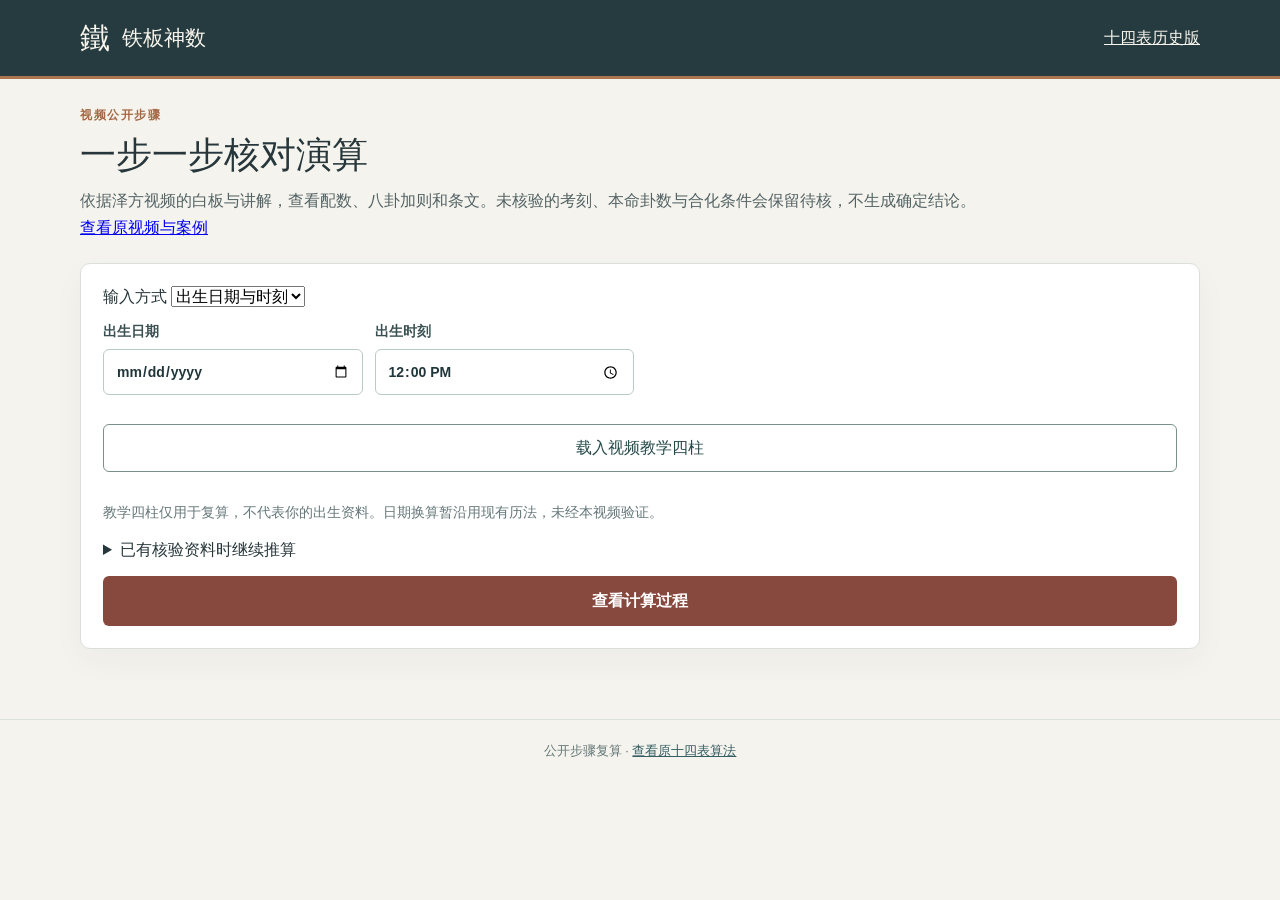
==== templates/video.html @ 2fb5f615 "feat: add source-traced video calculation workflow and edition checks" ====
<!doctype html><html lang="zh-CN"><head><meta charset="utf-8"><meta name="viewport" content="width=device-width,initial-scale=1"><title>铁板神数 · 视频演算复核</title><link rel="stylesheet" href="/static/css/style.css"></head><body>
<header><div class="shell top"><a class="brand" href="/">鐵 <span>铁板神数</span></a><a href="/legacy" style="color:inherit">十四表历史版</a></div></header><main class="shell">
<div class="heading"><div class="eyebrow">视频公开步骤</div><h1>一步一步核对演算</h1><p>依据泽方视频的白板与讲解，查看配数、八卦加则和条文。未核验的考刻、本命卦数与合化条件会保留待核，不生成确定结论。</p><p><a href="https://www.youtube.com/watch?v=o3mkGBcPkrI" rel="noreferrer">查看原视频与案例</a></p></div>
<form id="video-form" class="panel form"><label>输入方式 <select id="input-mode"><option value="date">出生日期与时刻</option><option value="pillars">直接填写四柱</option></select></label>
<div id="date-inputs" class="form-grid"><label>出生日期<input id="video-date" type="date"></label><label>出生时刻<input id="video-time" type="time" value="12:00"></label></div>
<div id="pillar-inputs" class="form-grid" hidden><label>年柱<input id="year" maxlength="2" placeholder="如乙巳"></label><label>月柱<input id="month" maxlength="2" placeholder="如辛巳"></label><label>日柱<input id="day" maxlength="2" placeholder="如甲申"></label><label>时柱<input id="time" maxlength="2" placeholder="如丙子"></label></div>
<button id="video-example" type="button" class="secondary">载入视频教学四柱</button><p class="hint">教学四柱仅用于复算，不代表你的出生资料。日期换算暂沿用现有历法，未经本视频验证。</p>
<details><summary>已有核验资料时继续推算</summary><div class="form-grid"><label>已核验的四位基数<input id="confirmed-number" type="number" min="1001" max="9999" placeholder="可留空"></label><label>本命卦数<input id="benming-number" type="number" min="1" max="13000" placeholder="来源不明请留空"></label><label>已排定的运柱<input id="fortune-pillar" maxlength="2" placeholder="如壬午，可留空"></label></div><label><input id="number-confirmed" type="checkbox">基数已根据已知事实核验，并非自动选中的候选</label><p class="hint">本命卦数不自动等同于考刻基数；运柱仅复算未合化分支，不自动排大运或判定合化。</p></details>
<button id="video-run" class="primary">查看计算过程</button><p id="video-error" class="error" role="alert" hidden></p></form>
<section id="video-result" hidden><h2>演算记录</h2><div id="video-summary" class="panel part"></div><section class="panel part"><h3>需要先核实的版本差异</h3><div id="video-conflicts"></div></section><section class="panel part"><h3>四柱八条 · 两种取数</h3><p class="hint">四柱各取八卦加则数、干支化数，合计八条；共享条文库尚未固定为视频底本。</p><div id="video-articles" class="quarter-grid"></div></section><section class="panel part"><h3>考刻候选</h3><p class="hint">初定刻只是起点，需要事实验条；不会据此声称反推出真实出生分钟。</p><div id="video-candidates"></div></section><section class="panel part"><h3>继续推算与尚缺依据</h3><div id="video-next"></div></section></section>
</main><footer>公开步骤复算 · <a href="/legacy">查看原十四表算法</a></footer><script src="/static/js/video.js" defer></script></body></html>
---- static/css/style.css ----
:root{font-family:ui-sans-serif,-apple-system,BlinkMacSystemFont,"PingFang SC","Microsoft YaHei",sans-serif;color:#26363a;background:#f5f3ed;font-size:16px}*{box-sizing:border-box}body{margin:0}button,input,select{font:inherit}button{cursor:pointer}header{background:#263b3f;color:#f8f5ed;border-bottom:3px solid #ac744f}.shell{max-width:1160px;margin:auto;padding:0 20px}.top{height:76px;display:flex;align-items:center;justify-content:space-between;gap:15px}.brand{color:inherit;text-decoration:none;font:30px Georgia,serif;display:flex;align-items:center;gap:12px}.brand span{font-size:21px}.edition{font-size:13px;color:#dfd5c4}main{padding-top:28px!important;padding-bottom:70px!important}.heading{margin:0 0 22px}.heading h1{font:36px Georgia,serif;margin:7px 0}.heading p{line-height:1.7;color:#536365;margin:0}.eyebrow{font-size:12px;letter-spacing:.13em;color:#a56845;font-weight:700}.panel{background:#fff;border:1px solid #dadfdc;border-radius:10px;box-shadow:0 12px 32px #253b3f0a}.form{padding:22px;display:grid;gap:15px}.form fieldset{border:0;padding:0;margin:0;display:flex;gap:14px;align-items:center}.form legend{font-weight:700;margin:0 0 10px}.form fieldset label{min-height:44px;display:inline-flex;align-items:center;gap:8px;border:1px solid #d1d9d6;border-radius:6px;padding:7px 16px;cursor:pointer}.form-grid{display:grid;grid-template-columns:repeat(4,minmax(0,1fr));gap:12px}.form-grid label{display:grid;gap:8px;min-width:0;font-weight:600;color:#3b5052;font-size:14px}.form-grid input,.form-grid select,#age-range{width:100%;height:46px;min-width:0;border:1px solid #bacbc6;background:#fff;color:#21363a;border-radius:6px;padding:0 12px}.hint{font-size:14px;line-height:1.7;color:#667779;margin:0}.known summary{cursor:pointer;color:#315760;min-height:44px;padding:12px 0}.known .form-grid{grid-template-columns:repeat(5,minmax(0,1fr));padding-top:7px}.primary{border:0;color:white;background:#87483d;border-radius:6px;padding:0 24px;min-height:50px;font-weight:700}.primary:hover{background:#6d372f}.primary:disabled{opacity:.6}.error{color:#a23028;margin:0}.report-heading{margin:34px 0 13px;display:flex;align-items:center;justify-content:space-between;gap:12px}.report-heading h2{font:30px Georgia,serif;margin:3px 0}.report-heading button{border:1px solid #c4d2ce;background:#fff;border-radius:6px;padding:10px 16px;min-height:44px}.overview{display:grid;grid-template-columns:repeat(2,minmax(0,1fr));gap:14px}.summary{padding:22px;min-width:0}.summary h3{font:24px Georgia,serif;margin:10px 0}.summary p{line-height:1.6;overflow-wrap:anywhere;margin:7px 0}.metrics{display:grid;grid-template-columns:repeat(2,minmax(0,1fr));gap:12px}.metrics>div,.kin-grid>div{border-bottom:1px solid #e5eae8;padding:8px 0;min-width:0}.metrics small,.kin-grid small{display:block;font-size:13px;color:#627575}.metrics strong,.kin-grid strong{display:block;font-size:18px;color:#2b4f53;overflow-wrap:anywhere;margin-top:4px}.summary details{margin-top:15px;overflow-wrap:anywhere}.part{padding:22px;margin-top:16px;min-width:0}.part h3{font:25px Georgia,serif;margin:0 0 15px}.destiny-card,.year-card{border:1px solid #d9e3df;border-radius:8px;padding:15px;margin:10px 0;min-width:0}.destiny-card>div,.year-top{display:flex;justify-content:space-between;gap:12px;align-items:center}.destiny-card small,.year-top small{color:#8c5145;font-size:13px}.destiny-card strong{color:#8c5145}.destiny-card p,.year-card p{line-height:1.75;margin:10px 0;color:#334549}.destiny-card details,.year-card details{color:#516c6c;font-size:14px}.section-top{display:flex;justify-content:space-between;align-items:center;gap:16px}.section-top select{max-width:170px}.annual{display:grid;grid-template-columns:repeat(2,minmax(0,1fr));gap:10px}.year-card{margin:0}.year-top{align-items:start}.year-top strong{color:#29474c}.year-card dl,.nested{margin:12px 0 0;padding:0}.year-card dl>div,.nested>div{display:grid;grid-template-columns:150px minmax(0,1fr);gap:8px;padding:6px 0;border-top:1px solid #e9eeed}.year-card dt,.nested dt{font-weight:600;color:#475f62}.year-card dd,.nested dd{margin:0;overflow-wrap:anywhere}.kin-grid{display:grid;grid-template-columns:repeat(3,minmax(0,1fr));gap:9px}.expand{border-top:1px solid #e1e8e5;padding:12px 0;min-width:0}.expand summary{cursor:pointer;min-height:30px;color:#315962;font-weight:600}.expand .nested{font-size:14px;line-height:1.6;overflow-wrap:anywhere}.nested ol,.nested ul{margin:3px 0;padding-left:23px}.nested li{padding:4px 0}.nested>div{grid-template-columns:165px minmax(0,1fr)}.disclaimer{color:#667879;font-size:14px;line-height:1.6;margin:22px 0}footer{text-align:center;padding:22px;color:#667879;border-top:1px solid #dce3df;font-size:13px}footer a{color:#345e63}summary{cursor:pointer}#report{scroll-margin-top:18px}[hidden]{display:none!important}
@media(max-width:740px){.shell{padding-left:15px;padding-right:15px}.top{height:64px}.brand{font-size:25px}.brand span{font-size:18px}.edition{font-size:11px;text-align:right;max-width:135px}.heading h1{font-size:30px}.form,.part,.summary{padding:17px}.form-grid{grid-template-columns:repeat(2,minmax(0,1fr))}.known .form-grid{grid-template-columns:repeat(2,minmax(0,1fr))}.overview,.annual{grid-template-columns:1fr}.part h3{font-size:23px}.destiny-card>div,.year-top{flex-wrap:wrap}.section-top{align-items:start}.section-top select{max-width:120px}.kin-grid{grid-template-columns:repeat(2,minmax(0,1fr))}.nested>div,.year-card dl>div{grid-template-columns:1fr;gap:2px}.nested dd{margin-bottom:5px}}
@media(max-width:390px){.form-grid{grid-template-columns:1fr 1fr}.top{gap:6px}.brand span{font-size:17px}.edition{max-width:100px}}
.verification{margin:0 0 14px;padding:12px 15px;border-left:3px solid #a56845;background:#f7f3ec;line-height:1.65;overflow-wrap:anywhere}.part>summary{font:25px Georgia,serif;cursor:pointer}.part>h4{margin:20px 0 6px}
.secondary{border:1px solid #78918a;color:#264a4b;background:#fff;border-radius:6px;padding:10px 16px;min-height:48px;margin:14px 0;max-width:100%}.secondary:disabled{opacity:.65}.quarter-grid{display:grid;grid-template-columns:repeat(2,minmax(0,1fr));gap:12px;margin-bottom:15px}.quarter-card{border:1px solid #d9e3df;border-radius:8px;padding:15px;min-width:0;overflow-wrap:anywhere}.quarter-card strong{color:#29474c}.quarter-card p{line-height:1.65;margin:9px 0}.quarter-card small{color:#74574a;line-height:1.5}#time-comparison .verification{margin-top:4px}@media(max-width:740px){.quarter-grid{grid-template-columns:1fr}}
.comparison-notes{color:#526366;font-size:14px;line-height:1.7;padding-left:20px;overflow-wrap:anywhere}.comparison-notes li{margin:6px 0}.part a{color:#315962}

.audit-table{overflow-x:auto}.audit-table table{width:100%;border-collapse:collapse}.audit-table th,.audit-table td{text-align:left;padding:.65rem;border-bottom:1px solid #ddd;white-space:nowrap}
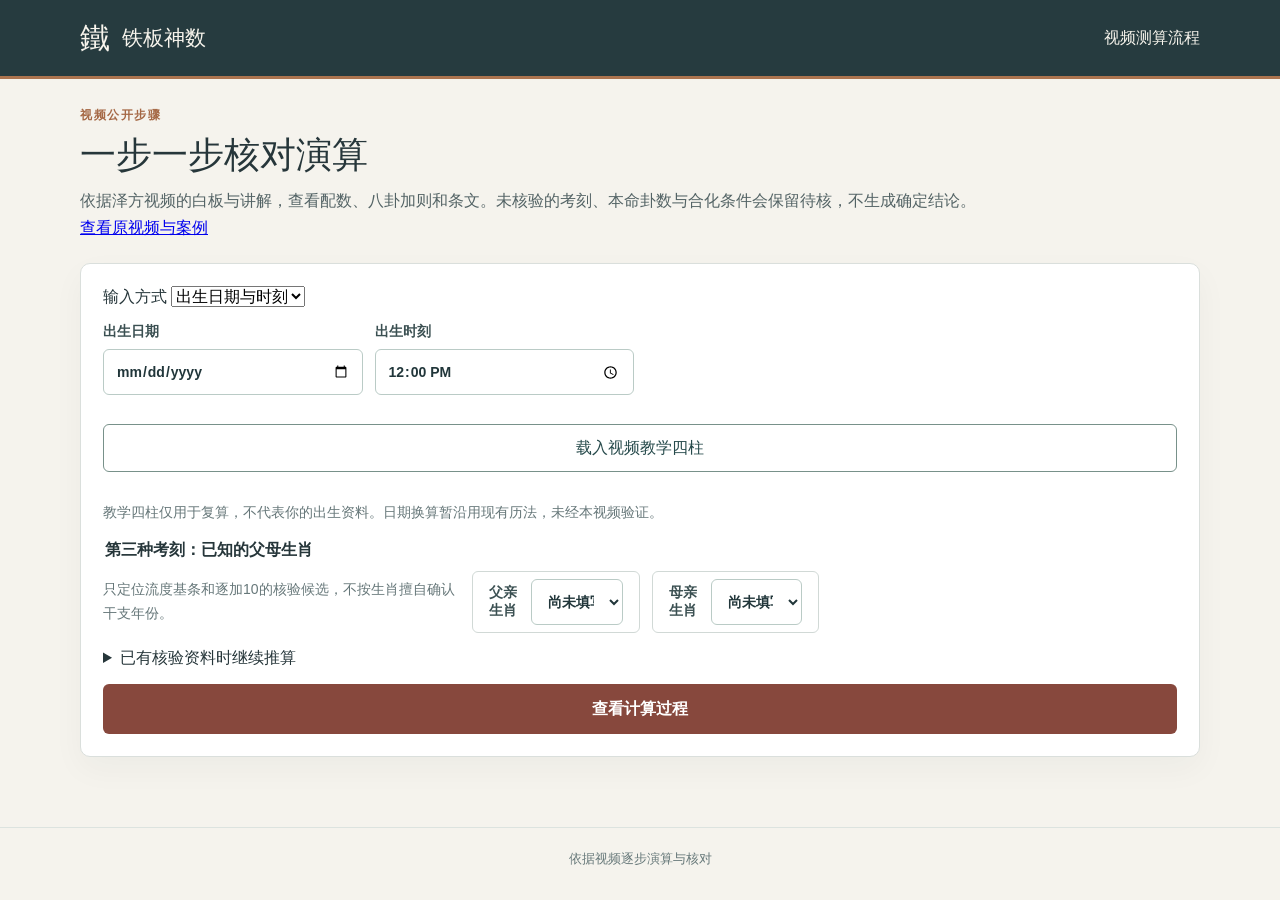
==== commit a2279a74: "Make video derivation the default and audit inserted reference tables" ====
--- a/templates/video.html
+++ b/templates/video.html
@@ -1,11 +1,11 @@
 <!doctype html><html lang="zh-CN"><head><meta charset="utf-8"><meta name="viewport" content="width=device-width,initial-scale=1"><title>铁板神数 · 视频演算复核</title><link rel="stylesheet" href="/static/css/style.css"></head><body>
-<header><div class="shell top"><a class="brand" href="/">鐵 <span>铁板神数</span></a><a href="/legacy" style="color:inherit">十四表历史版</a></div></header><main class="shell">
+<header><div class="shell top"><a class="brand" href="/">鐵 <span>铁板神数</span></a><span>视频测算流程</span></div></header><main class="shell">
 <div class="heading"><div class="eyebrow">视频公开步骤</div><h1>一步一步核对演算</h1><p>依据泽方视频的白板与讲解，查看配数、八卦加则和条文。未核验的考刻、本命卦数与合化条件会保留待核，不生成确定结论。</p><p><a href="https://www.youtube.com/watch?v=o3mkGBcPkrI" rel="noreferrer">查看原视频与案例</a></p></div>
 <form id="video-form" class="panel form"><label>输入方式 <select id="input-mode"><option value="date">出生日期与时刻</option><option value="pillars">直接填写四柱</option></select></label>
 <div id="date-inputs" class="form-grid"><label>出生日期<input id="video-date" type="date"></label><label>出生时刻<input id="video-time" type="time" value="12:00"></label></div>
 <div id="pillar-inputs" class="form-grid" hidden><label>年柱<input id="year" maxlength="2" placeholder="如乙巳"></label><label>月柱<input id="month" maxlength="2" placeholder="如辛巳"></label><label>日柱<input id="day" maxlength="2" placeholder="如甲申"></label><label>时柱<input id="time" maxlength="2" placeholder="如丙子"></label></div>
 <button id="video-example" type="button" class="secondary">载入视频教学四柱</button><p class="hint">教学四柱仅用于复算，不代表你的出生资料。日期换算暂沿用现有历法，未经本视频验证。</p>
-<details><summary>已有核验资料时继续推算</summary><div class="form-grid"><label>已核验的四位基数<input id="confirmed-number" type="number" min="1001" max="9999" placeholder="可留空"></label><label>本命卦数<input id="benming-number" type="number" min="1" max="13000" placeholder="来源不明请留空"></label><label>已排定的运柱<input id="fortune-pillar" maxlength="2" placeholder="如壬午，可留空"></label></div><label><input id="number-confirmed" type="checkbox">基数已根据已知事实核验，并非自动选中的候选</label><p class="hint">本命卦数不自动等同于考刻基数；运柱仅复算未合化分支，不自动排大运或判定合化。</p></details>
+<fieldset><legend>第三种考刻：已知的父母生肖</legend><p class="hint">只定位流度基条和逐加10的核验候选，不按生肖擅自确认干支年份。</p><div class="form-grid"><label>父亲生肖<select id="father-animal"><option value="">尚未填写</option><option>鼠</option><option>牛</option><option>虎</option><option>兔</option><option>龙</option><option>蛇</option><option>马</option><option>羊</option><option>猴</option><option>鸡</option><option>狗</option><option>猪</option></select></label><label>母亲生肖<select id="mother-animal"><option value="">尚未填写</option><option>鼠</option><option>牛</option><option>虎</option><option>兔</option><option>龙</option><option>蛇</option><option>马</option><option>羊</option><option>猴</option><option>鸡</option><option>狗</option><option>猪</option></select></label></div></fieldset><details><summary>已有核验资料时继续推算</summary><div class="form-grid"><label>已核验的四位基数<input id="confirmed-number" type="number" min="1001" max="9999" placeholder="可留空"></label><label>本命卦数<input id="benming-number" type="number" min="1" max="13000" placeholder="来源不明请留空"></label><label>已排定的运柱<input id="fortune-pillar" maxlength="2" placeholder="如壬午，可留空"></label></div><label><input id="number-confirmed" type="checkbox">基数已根据已知事实核验，并非自动选中的候选</label><p class="hint">本命卦数不自动等同于考刻基数；运柱仅复算未合化分支，不自动排大运或判定合化。</p></details>
 <button id="video-run" class="primary">查看计算过程</button><p id="video-error" class="error" role="alert" hidden></p></form>
-<section id="video-result" hidden><h2>演算记录</h2><div id="video-summary" class="panel part"></div><section class="panel part"><h3>需要先核实的版本差异</h3><div id="video-conflicts"></div></section><section class="panel part"><h3>四柱八条 · 两种取数</h3><p class="hint">四柱各取八卦加则数、干支化数，合计八条；共享条文库尚未固定为视频底本。</p><div id="video-articles" class="quarter-grid"></div></section><section class="panel part"><h3>考刻候选</h3><p class="hint">初定刻只是起点，需要事实验条；不会据此声称反推出真实出生分钟。</p><div id="video-candidates"></div></section><section class="panel part"><h3>继续推算与尚缺依据</h3><div id="video-next"></div></section></section>
-</main><footer>公开步骤复算 · <a href="/legacy">查看原十四表算法</a></footer><script src="/static/js/video.js" defer></script></body></html>
+<section id="video-result" hidden><h2>演算记录</h2><details class="panel part"><summary>查看视频叠加的8张配数表</summary><div id="video-tables"></div></details><div id="video-summary" class="panel part"></div><section class="panel part"><h3>需要先核实的版本差异</h3><div id="video-conflicts"></div></section><section class="panel part"><h3>四柱八条 · 两种取数</h3><p class="hint">四柱各取八卦加则数、干支化数，合计八条；共享条文库尚未固定为视频底本。</p><div id="video-articles" class="quarter-grid"></div></section><section class="panel part"><h3>考刻候选</h3><p class="hint">初定刻只是起点，需要事实验条；不会据此声称反推出真实出生分钟。</p><div id="video-candidates"></div></section><section class="panel part"><h3>继续推算与尚缺依据</h3><div id="video-next"></div></section></section>
+</main><footer>依据视频逐步演算与核对</footer><script src="/static/js/video.js" defer></script></body></html>
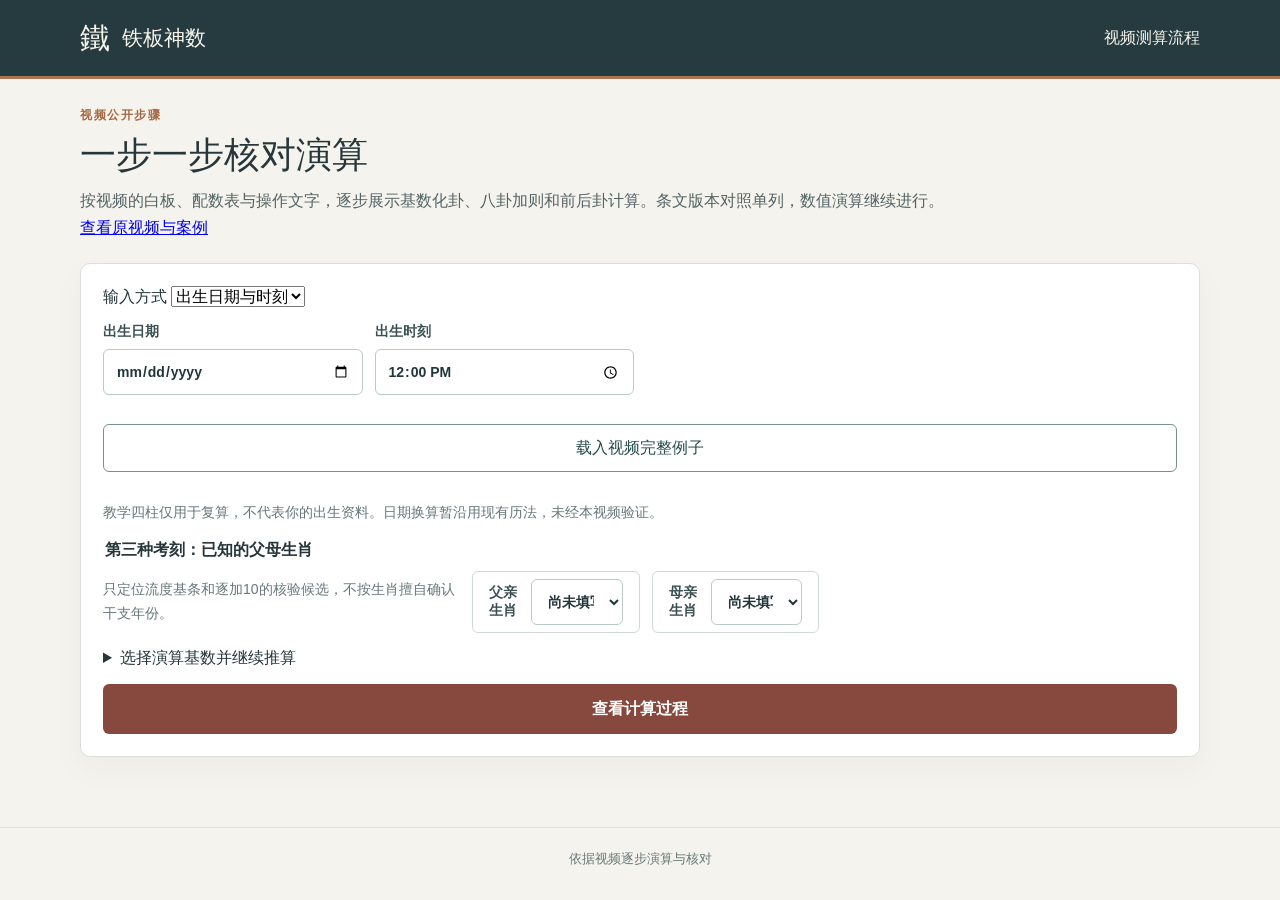
==== commit 6d7efd00: "Connect the video derivation steps without blocking on verse matching" ====
--- a/templates/video.html
+++ b/templates/video.html
@@ -1,11 +1,11 @@
 <!doctype html><html lang="zh-CN"><head><meta charset="utf-8"><meta name="viewport" content="width=device-width,initial-scale=1"><title>铁板神数 · 视频演算复核</title><link rel="stylesheet" href="/static/css/style.css"></head><body>
 <header><div class="shell top"><a class="brand" href="/">鐵 <span>铁板神数</span></a><span>视频测算流程</span></div></header><main class="shell">
-<div class="heading"><div class="eyebrow">视频公开步骤</div><h1>一步一步核对演算</h1><p>依据泽方视频的白板与讲解，查看配数、八卦加则和条文。未核验的考刻、本命卦数与合化条件会保留待核，不生成确定结论。</p><p><a href="https://www.youtube.com/watch?v=o3mkGBcPkrI" rel="noreferrer">查看原视频与案例</a></p></div>
+<div class="heading"><div class="eyebrow">视频公开步骤</div><h1>一步一步核对演算</h1><p>按视频的白板、配数表与操作文字，逐步展示基数化卦、八卦加则和前后卦计算。条文版本对照单列，数值演算继续进行。</p><p><a href="https://www.youtube.com/watch?v=o3mkGBcPkrI" rel="noreferrer">查看原视频与案例</a></p></div>
 <form id="video-form" class="panel form"><label>输入方式 <select id="input-mode"><option value="date">出生日期与时刻</option><option value="pillars">直接填写四柱</option></select></label>
 <div id="date-inputs" class="form-grid"><label>出生日期<input id="video-date" type="date"></label><label>出生时刻<input id="video-time" type="time" value="12:00"></label></div>
 <div id="pillar-inputs" class="form-grid" hidden><label>年柱<input id="year" maxlength="2" placeholder="如乙巳"></label><label>月柱<input id="month" maxlength="2" placeholder="如辛巳"></label><label>日柱<input id="day" maxlength="2" placeholder="如甲申"></label><label>时柱<input id="time" maxlength="2" placeholder="如丙子"></label></div>
-<button id="video-example" type="button" class="secondary">载入视频教学四柱</button><p class="hint">教学四柱仅用于复算，不代表你的出生资料。日期换算暂沿用现有历法，未经本视频验证。</p>
-<fieldset><legend>第三种考刻：已知的父母生肖</legend><p class="hint">只定位流度基条和逐加10的核验候选，不按生肖擅自确认干支年份。</p><div class="form-grid"><label>父亲生肖<select id="father-animal"><option value="">尚未填写</option><option>鼠</option><option>牛</option><option>虎</option><option>兔</option><option>龙</option><option>蛇</option><option>马</option><option>羊</option><option>猴</option><option>鸡</option><option>狗</option><option>猪</option></select></label><label>母亲生肖<select id="mother-animal"><option value="">尚未填写</option><option>鼠</option><option>牛</option><option>虎</option><option>兔</option><option>龙</option><option>蛇</option><option>马</option><option>羊</option><option>猴</option><option>鸡</option><option>狗</option><option>猪</option></select></label></div></fieldset><details><summary>已有核验资料时继续推算</summary><div class="form-grid"><label>已核验的四位基数<input id="confirmed-number" type="number" min="1001" max="9999" placeholder="可留空"></label><label>本命卦数<input id="benming-number" type="number" min="1" max="13000" placeholder="来源不明请留空"></label><label>已排定的运柱<input id="fortune-pillar" maxlength="2" placeholder="如壬午，可留空"></label></div><label><input id="number-confirmed" type="checkbox">基数已根据已知事实核验，并非自动选中的候选</label><p class="hint">本命卦数不自动等同于考刻基数；运柱仅复算未合化分支，不自动排大运或判定合化。</p></details>
+<button id="video-example" type="button" class="secondary">载入视频完整例子</button><p class="hint">教学四柱仅用于复算，不代表你的出生资料。日期换算暂沿用现有历法，未经本视频验证。</p>
+<fieldset><legend>第三种考刻：已知的父母生肖</legend><p class="hint">只定位流度基条和逐加10的核验候选，不按生肖擅自确认干支年份。</p><div class="form-grid"><label>父亲生肖<select id="father-animal"><option value="">尚未填写</option><option>鼠</option><option>牛</option><option>虎</option><option>兔</option><option>龙</option><option>蛇</option><option>马</option><option>羊</option><option>猴</option><option>鸡</option><option>狗</option><option>猪</option></select></label><label>母亲生肖<select id="mother-animal"><option value="">尚未填写</option><option>鼠</option><option>牛</option><option>虎</option><option>兔</option><option>龙</option><option>蛇</option><option>马</option><option>羊</option><option>猴</option><option>鸡</option><option>狗</option><option>猪</option></select></label></div></fieldset><details><summary>选择演算基数并继续推算</summary><div class="form-grid"><label>用于继续演算的四位基数<input id="basis-number" type="number" min="1001" max="9999" placeholder="可留空"></label><label>本命卦数（通常自动推导）<input id="benming-number" type="number" min="1" max="13000" placeholder="留空则接续化卦所得基数"></label><label>已排定的运柱<input id="fortune-pillar" maxlength="2" placeholder="如壬午，可留空"></label></div><label><input id="number-confirmed" type="checkbox">该基数已按已知事实核验（不勾选也可继续演算）</label><p class="hint">程序会将考刻基数化卦，经八卦加则得到后续推命基数，再用于前后卦。条文版本不同不会阻断演算；手填本命卦数仅用于明确覆盖。运柱先复算视频未合化示例。</p></details>
 <button id="video-run" class="primary">查看计算过程</button><p id="video-error" class="error" role="alert" hidden></p></form>
-<section id="video-result" hidden><h2>演算记录</h2><details class="panel part"><summary>查看视频叠加的8张配数表</summary><div id="video-tables"></div></details><div id="video-summary" class="panel part"></div><section class="panel part"><h3>需要先核实的版本差异</h3><div id="video-conflicts"></div></section><section class="panel part"><h3>四柱八条 · 两种取数</h3><p class="hint">四柱各取八卦加则数、干支化数，合计八条；共享条文库尚未固定为视频底本。</p><div id="video-articles" class="quarter-grid"></div></section><section class="panel part"><h3>考刻候选</h3><p class="hint">初定刻只是起点，需要事实验条；不会据此声称反推出真实出生分钟。</p><div id="video-candidates"></div></section><section class="panel part"><h3>继续推算与尚缺依据</h3><div id="video-next"></div></section></section>
+<section id="video-result" hidden><h2>演算记录</h2><details class="panel part"><summary>查看视频叠加的8张配数表</summary><div id="video-tables"></div></details><div id="video-summary" class="panel part"></div><details class="panel part"><summary>条文版本对照（不影响数值演算）</summary><div id="video-conflicts"></div></details><section class="panel part"><h3>四柱八条 · 两种取数</h3><p class="hint">四柱各取八卦加则数、干支化数，合计八条；共享条文库尚未固定为视频底本。</p><div id="video-articles" class="quarter-grid"></div></section><section class="panel part"><h3>考刻候选</h3><p class="hint">初定刻只是起点，需要事实验条；不会据此声称反推出真实出生分钟。</p><div id="video-candidates"></div></section><section class="panel part"><h3>继续推算与尚缺依据</h3><div id="video-next"></div></section></section>
 </main><footer>依据视频逐步演算与核对</footer><script src="/static/js/video.js" defer></script></body></html>
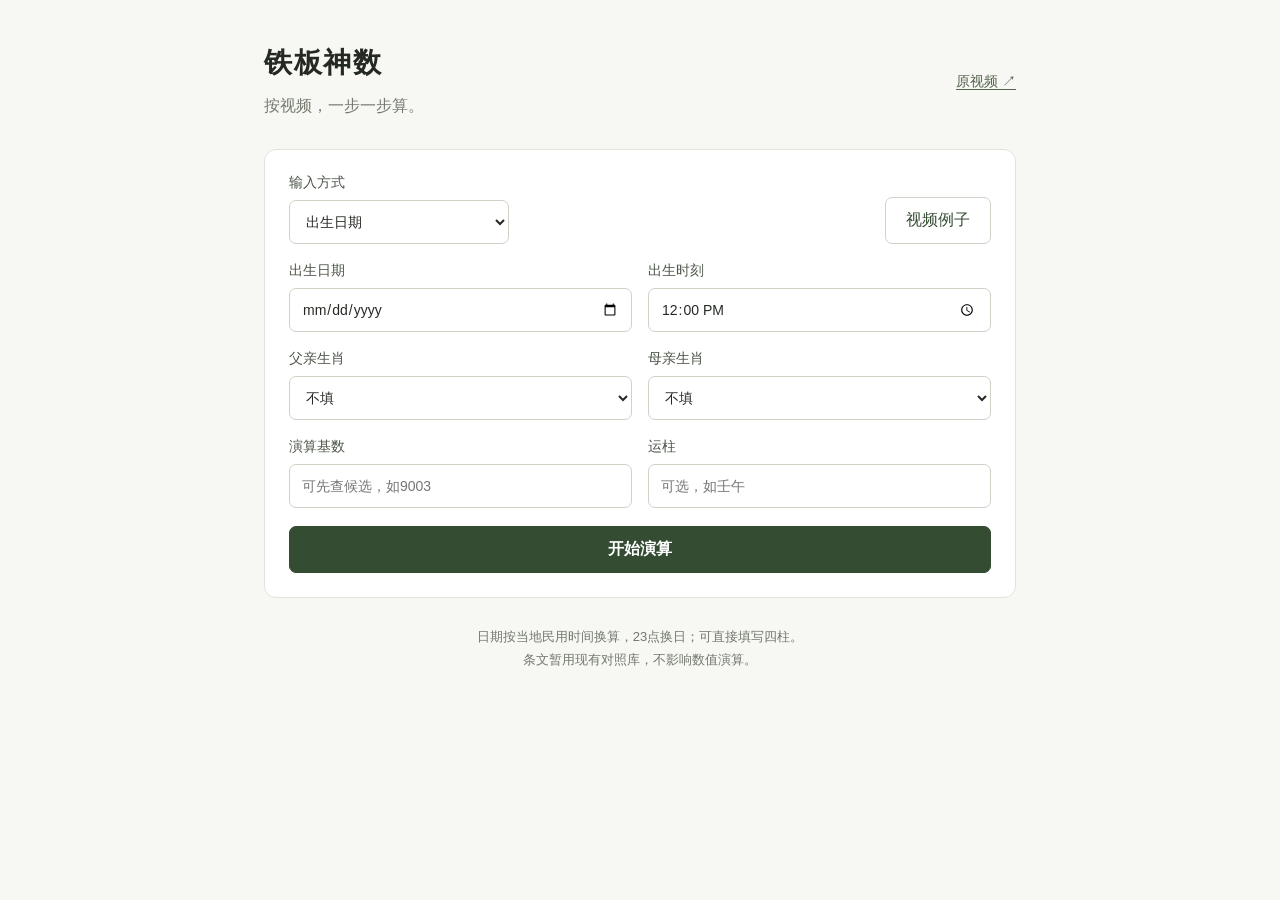
==== commit 77013c92: "Remove legacy functionality and deploy a minimal video-only application" ====
--- a/templates/video.html
+++ b/templates/video.html
@@ -1,11 +1,30 @@
-<!doctype html><html lang="zh-CN"><head><meta charset="utf-8"><meta name="viewport" content="width=device-width,initial-scale=1"><title>铁板神数 · 视频演算复核</title><link rel="stylesheet" href="/static/css/style.css"></head><body>
-<header><div class="shell top"><a class="brand" href="/">鐵 <span>铁板神数</span></a><span>视频测算流程</span></div></header><main class="shell">
-<div class="heading"><div class="eyebrow">视频公开步骤</div><h1>一步一步核对演算</h1><p>按视频的白板、配数表与操作文字，逐步展示基数化卦、八卦加则和前后卦计算。条文版本对照单列，数值演算继续进行。</p><p><a href="https://www.youtube.com/watch?v=o3mkGBcPkrI" rel="noreferrer">查看原视频与案例</a></p></div>
-<form id="video-form" class="panel form"><label>输入方式 <select id="input-mode"><option value="date">出生日期与时刻</option><option value="pillars">直接填写四柱</option></select></label>
-<div id="date-inputs" class="form-grid"><label>出生日期<input id="video-date" type="date"></label><label>出生时刻<input id="video-time" type="time" value="12:00"></label></div>
-<div id="pillar-inputs" class="form-grid" hidden><label>年柱<input id="year" maxlength="2" placeholder="如乙巳"></label><label>月柱<input id="month" maxlength="2" placeholder="如辛巳"></label><label>日柱<input id="day" maxlength="2" placeholder="如甲申"></label><label>时柱<input id="time" maxlength="2" placeholder="如丙子"></label></div>
-<button id="video-example" type="button" class="secondary">载入视频完整例子</button><p class="hint">教学四柱仅用于复算，不代表你的出生资料。日期换算暂沿用现有历法，未经本视频验证。</p>
-<fieldset><legend>第三种考刻：已知的父母生肖</legend><p class="hint">只定位流度基条和逐加10的核验候选，不按生肖擅自确认干支年份。</p><div class="form-grid"><label>父亲生肖<select id="father-animal"><option value="">尚未填写</option><option>鼠</option><option>牛</option><option>虎</option><option>兔</option><option>龙</option><option>蛇</option><option>马</option><option>羊</option><option>猴</option><option>鸡</option><option>狗</option><option>猪</option></select></label><label>母亲生肖<select id="mother-animal"><option value="">尚未填写</option><option>鼠</option><option>牛</option><option>虎</option><option>兔</option><option>龙</option><option>蛇</option><option>马</option><option>羊</option><option>猴</option><option>鸡</option><option>狗</option><option>猪</option></select></label></div></fieldset><details><summary>选择演算基数并继续推算</summary><div class="form-grid"><label>用于继续演算的四位基数<input id="basis-number" type="number" min="1001" max="9999" placeholder="可留空"></label><label>本命卦数（通常自动推导）<input id="benming-number" type="number" min="1" max="13000" placeholder="留空则接续化卦所得基数"></label><label>已排定的运柱<input id="fortune-pillar" maxlength="2" placeholder="如壬午，可留空"></label></div><label><input id="number-confirmed" type="checkbox">该基数已按已知事实核验（不勾选也可继续演算）</label><p class="hint">程序会将考刻基数化卦，经八卦加则得到后续推命基数，再用于前后卦。条文版本不同不会阻断演算；手填本命卦数仅用于明确覆盖。运柱先复算视频未合化示例。</p></details>
-<button id="video-run" class="primary">查看计算过程</button><p id="video-error" class="error" role="alert" hidden></p></form>
-<section id="video-result" hidden><h2>演算记录</h2><details class="panel part"><summary>查看视频叠加的8张配数表</summary><div id="video-tables"></div></details><div id="video-summary" class="panel part"></div><details class="panel part"><summary>条文版本对照（不影响数值演算）</summary><div id="video-conflicts"></div></details><section class="panel part"><h3>四柱八条 · 两种取数</h3><p class="hint">四柱各取八卦加则数、干支化数，合计八条；共享条文库尚未固定为视频底本。</p><div id="video-articles" class="quarter-grid"></div></section><section class="panel part"><h3>考刻候选</h3><p class="hint">初定刻只是起点，需要事实验条；不会据此声称反推出真实出生分钟。</p><div id="video-candidates"></div></section><section class="panel part"><h3>继续推算与尚缺依据</h3><div id="video-next"></div></section></section>
-</main><footer>依据视频逐步演算与核对</footer><script src="/static/js/video.js" defer></script></body></html>
+<!doctype html>
+<html lang="zh-CN">
+<head>
+  <meta charset="utf-8"><meta name="viewport" content="width=device-width,initial-scale=1">
+  <title>铁板神数 · 视频演算</title>
+  <link rel="stylesheet" href="/static/css/style.css">
+</head>
+<body>
+<main>
+  <header><div><h1>铁板神数</h1><p>按视频，一步一步算。</p></div><a href="https://www.youtube.com/watch?v=o3mkGBcPkrI" target="_blank" rel="noreferrer">原视频 ↗</a></header>
+  <form id="video-form">
+    <div class="form-top"><label>输入方式<select id="input-mode"><option value="date">出生日期</option><option value="pillars">四柱</option></select></label><button id="video-example" type="button" class="secondary">视频例子</button></div>
+    <div id="date-inputs" class="grid"><label>出生日期<input id="video-date" type="date" min="1900-01-01" max="2099-12-31"></label><label>出生时刻<input id="video-time" type="time" value="12:00"></label></div>
+    <div id="pillar-inputs" class="grid four" hidden><label>年柱<input id="year" maxlength="2" placeholder="乙巳"></label><label>月柱<input id="month" maxlength="2" placeholder="辛巳"></label><label>日柱<input id="day" maxlength="2" placeholder="甲申"></label><label>时柱<input id="time" maxlength="2" placeholder="丙子"></label></div>
+    <div class="grid"><label>父亲生肖<select id="father-animal"><option value="">不填</option></select></label><label>母亲生肖<select id="mother-animal"><option value="">不填</option></select></label></div>
+    <div class="grid"><label>演算基数<input id="basis-number" type="number" min="1001" max="9999" placeholder="可先查候选，如9003"></label><label>运柱<input id="fortune-pillar" maxlength="2" placeholder="可选，如壬午"></label></div>
+    <button id="video-run" class="primary">开始演算</button><p id="video-error" role="alert" hidden></p>
+  </form>
+  <section id="video-result" aria-live="polite" hidden>
+    <h2>演算过程</h2>
+    <section class="part"><h3>1 · 考刻</h3><div id="video-summary"></div><div id="video-candidates"></div><div id="video-parents"></div></section>
+    <section class="part"><h3>2 · 四柱取数</h3><div id="video-articles" class="table-wrap"></div></section>
+    <section class="part"><h3>3 · 继续推算</h3><div id="video-next"></div></section>
+    <details class="part"><summary>视频配数表</summary><div id="video-tables"></div></details>
+  </section>
+  <footer>日期按当地民用时间换算，23点换日；可直接填写四柱。<br>条文暂用现有对照库，不影响数值演算。</footer>
+</main>
+<script src="/static/js/video.js" defer></script>
+</body>
+</html>
--- a/static/css/style.css
+++ b/static/css/style.css
@@ -1,8 +1 @@
-:root{font-family:ui-sans-serif,-apple-system,BlinkMacSystemFont,"PingFang SC","Microsoft YaHei",sans-serif;color:#26363a;background:#f5f3ed;font-size:16px}*{box-sizing:border-box}body{margin:0}button,input,select{font:inherit}button{cursor:pointer}header{background:#263b3f;color:#f8f5ed;border-bottom:3px solid #ac744f}.shell{max-width:1160px;margin:auto;padding:0 20px}.top{height:76px;display:flex;align-items:center;justify-content:space-between;gap:15px}.brand{color:inherit;text-decoration:none;font:30px Georgia,serif;display:flex;align-items:center;gap:12px}.brand span{font-size:21px}.edition{font-size:13px;color:#dfd5c4}main{padding-top:28px!important;padding-bottom:70px!important}.heading{margin:0 0 22px}.heading h1{font:36px Georgia,serif;margin:7px 0}.heading p{line-height:1.7;color:#536365;margin:0}.eyebrow{font-size:12px;letter-spacing:.13em;color:#a56845;font-weight:700}.panel{background:#fff;border:1px solid #dadfdc;border-radius:10px;box-shadow:0 12px 32px #253b3f0a}.form{padding:22px;display:grid;gap:15px}.form fieldset{border:0;padding:0;margin:0;display:flex;gap:14px;align-items:center}.form legend{font-weight:700;margin:0 0 10px}.form fieldset label{min-height:44px;display:inline-flex;align-items:center;gap:8px;border:1px solid #d1d9d6;border-radius:6px;padding:7px 16px;cursor:pointer}.form-grid{display:grid;grid-template-columns:repeat(4,minmax(0,1fr));gap:12px}.form-grid label{display:grid;gap:8px;min-width:0;font-weight:600;color:#3b5052;font-size:14px}.form-grid input,.form-grid select,#age-range{width:100%;height:46px;min-width:0;border:1px solid #bacbc6;background:#fff;color:#21363a;border-radius:6px;padding:0 12px}.hint{font-size:14px;line-height:1.7;color:#667779;margin:0}.known summary{cursor:pointer;color:#315760;min-height:44px;padding:12px 0}.known .form-grid{grid-template-columns:repeat(5,minmax(0,1fr));padding-top:7px}.primary{border:0;color:white;background:#87483d;border-radius:6px;padding:0 24px;min-height:50px;font-weight:700}.primary:hover{background:#6d372f}.primary:disabled{opacity:.6}.error{color:#a23028;margin:0}.report-heading{margin:34px 0 13px;display:flex;align-items:center;justify-content:space-between;gap:12px}.report-heading h2{font:30px Georgia,serif;margin:3px 0}.report-heading button{border:1px solid #c4d2ce;background:#fff;border-radius:6px;padding:10px 16px;min-height:44px}.overview{display:grid;grid-template-columns:repeat(2,minmax(0,1fr));gap:14px}.summary{padding:22px;min-width:0}.summary h3{font:24px Georgia,serif;margin:10px 0}.summary p{line-height:1.6;overflow-wrap:anywhere;margin:7px 0}.metrics{display:grid;grid-template-columns:repeat(2,minmax(0,1fr));gap:12px}.metrics>div,.kin-grid>div{border-bottom:1px solid #e5eae8;padding:8px 0;min-width:0}.metrics small,.kin-grid small{display:block;font-size:13px;color:#627575}.metrics strong,.kin-grid strong{display:block;font-size:18px;color:#2b4f53;overflow-wrap:anywhere;margin-top:4px}.summary details{margin-top:15px;overflow-wrap:anywhere}.part{padding:22px;margin-top:16px;min-width:0}.part h3{font:25px Georgia,serif;margin:0 0 15px}.destiny-card,.year-card{border:1px solid #d9e3df;border-radius:8px;padding:15px;margin:10px 0;min-width:0}.destiny-card>div,.year-top{display:flex;justify-content:space-between;gap:12px;align-items:center}.destiny-card small,.year-top small{color:#8c5145;font-size:13px}.destiny-card strong{color:#8c5145}.destiny-card p,.year-card p{line-height:1.75;margin:10px 0;color:#334549}.destiny-card details,.year-card details{color:#516c6c;font-size:14px}.section-top{display:flex;justify-content:space-between;align-items:center;gap:16px}.section-top select{max-width:170px}.annual{display:grid;grid-template-columns:repeat(2,minmax(0,1fr));gap:10px}.year-card{margin:0}.year-top{align-items:start}.year-top strong{color:#29474c}.year-card dl,.nested{margin:12px 0 0;padding:0}.year-card dl>div,.nested>div{display:grid;grid-template-columns:150px minmax(0,1fr);gap:8px;padding:6px 0;border-top:1px solid #e9eeed}.year-card dt,.nested dt{font-weight:600;color:#475f62}.year-card dd,.nested dd{margin:0;overflow-wrap:anywhere}.kin-grid{display:grid;grid-template-columns:repeat(3,minmax(0,1fr));gap:9px}.expand{border-top:1px solid #e1e8e5;padding:12px 0;min-width:0}.expand summary{cursor:pointer;min-height:30px;color:#315962;font-weight:600}.expand .nested{font-size:14px;line-height:1.6;overflow-wrap:anywhere}.nested ol,.nested ul{margin:3px 0;padding-left:23px}.nested li{padding:4px 0}.nested>div{grid-template-columns:165px minmax(0,1fr)}.disclaimer{color:#667879;font-size:14px;line-height:1.6;margin:22px 0}footer{text-align:center;padding:22px;color:#667879;border-top:1px solid #dce3df;font-size:13px}footer a{color:#345e63}summary{cursor:pointer}#report{scroll-margin-top:18px}[hidden]{display:none!important}
-@media(max-width:740px){.shell{padding-left:15px;padding-right:15px}.top{height:64px}.brand{font-size:25px}.brand span{font-size:18px}.edition{font-size:11px;text-align:right;max-width:135px}.heading h1{font-size:30px}.form,.part,.summary{padding:17px}.form-grid{grid-template-columns:repeat(2,minmax(0,1fr))}.known .form-grid{grid-template-columns:repeat(2,minmax(0,1fr))}.overview,.annual{grid-template-columns:1fr}.part h3{font-size:23px}.destiny-card>div,.year-top{flex-wrap:wrap}.section-top{align-items:start}.section-top select{max-width:120px}.kin-grid{grid-template-columns:repeat(2,minmax(0,1fr))}.nested>div,.year-card dl>div{grid-template-columns:1fr;gap:2px}.nested dd{margin-bottom:5px}}
-@media(max-width:390px){.form-grid{grid-template-columns:1fr 1fr}.top{gap:6px}.brand span{font-size:17px}.edition{max-width:100px}}
-.verification{margin:0 0 14px;padding:12px 15px;border-left:3px solid #a56845;background:#f7f3ec;line-height:1.65;overflow-wrap:anywhere}.part>summary{font:25px Georgia,serif;cursor:pointer}.part>h4{margin:20px 0 6px}
-.secondary{border:1px solid #78918a;color:#264a4b;background:#fff;border-radius:6px;padding:10px 16px;min-height:48px;margin:14px 0;max-width:100%}.secondary:disabled{opacity:.65}.quarter-grid{display:grid;grid-template-columns:repeat(2,minmax(0,1fr));gap:12px;margin-bottom:15px}.quarter-card{border:1px solid #d9e3df;border-radius:8px;padding:15px;min-width:0;overflow-wrap:anywhere}.quarter-card strong{color:#29474c}.quarter-card p{line-height:1.65;margin:9px 0}.quarter-card small{color:#74574a;line-height:1.5}#time-comparison .verification{margin-top:4px}@media(max-width:740px){.quarter-grid{grid-template-columns:1fr}}
-.comparison-notes{color:#526366;font-size:14px;line-height:1.7;padding-left:20px;overflow-wrap:anywhere}.comparison-notes li{margin:6px 0}.part a{color:#315962}
-
-.audit-table{overflow-x:auto}.audit-table table{width:100%;border-collapse:collapse}.audit-table th,.audit-table td{text-align:left;padding:.65rem;border-bottom:1px solid #ddd;white-space:nowrap}
+:root{font-family:-apple-system,BlinkMacSystemFont,"PingFang SC","Microsoft YaHei",sans-serif;color:#252923;background:#f7f7f3;font-size:16px}*{box-sizing:border-box}body{margin:0}main{max-width:800px;margin:0 auto;padding:44px 24px 24px}header{display:flex;justify-content:space-between;align-items:center;margin-bottom:28px}h1{font-size:28px;letter-spacing:.06em;margin:0}header p{color:#73796e;margin:10px 0 0}a{color:#53644c;font-size:14px;text-underline-offset:3px}form,.part{background:#fff;border:1px solid #e2e4dc;border-radius:12px;padding:24px}form{display:grid;gap:18px}.form-top{display:flex;align-items:end;justify-content:space-between;gap:20px}.form-top label{max-width:220px;flex:1}.grid{display:grid;grid-template-columns:1fr 1fr;gap:16px}.four{grid-template-columns:repeat(4,1fr)}label{display:grid;gap:8px;font-size:14px;color:#4c5548}button,input,select{font:inherit}input,select{width:100%;min-width:0;border:1px solid #cdd3c7;background:#fff;border-radius:7px;padding:11px 12px;color:#252923;min-height:44px}button{border-radius:7px;padding:12px 20px;cursor:pointer;min-height:44px}.primary{background:#344c32;color:white;border:1px solid #344c32;font-weight:600}.secondary{background:white;color:#344c32;border:1px solid #cdd3c7;white-space:nowrap}button:disabled{opacity:.55}h2{font-size:22px;margin:32px 0 18px}h3{font-size:18px;margin:0 0 18px}h4{font-size:16px;margin:22px 0 10px}.part{margin-bottom:16px}p{line-height:1.8;margin:10px 0;overflow-wrap:anywhere}.muted,small,footer{color:#73796e;font-size:13px;line-height:1.7}.math{font-variant-numeric:tabular-nums;font-size:18px;color:#344c32}.number{font-weight:650;color:#344c32}summary{cursor:pointer;line-height:1.7}details{margin:14px 0}details p{font-size:14px}table{width:100%;border-collapse:collapse;font-size:14px}th,td{text-align:left;padding:12px 8px;border-bottom:1px solid #eceee7;vertical-align:top}th{font-weight:500;color:#73796e}.table-wrap{overflow-x:auto}.choice{padding:7px 10px;margin:4px 5px 4px 0;background:#fff;border:1px solid #cdd3c7;color:#344c32;font-size:14px}.verse{padding:8px 0;border-bottom:1px solid #f0f1ec}.verse p{margin:2px 0}.rule{border-left:2px solid #d7ddce;padding-left:12px;color:#73796e;font-size:13px}#video-error{color:#a12b25;margin:0}footer{text-align:center;margin-top:28px}[hidden]{display:none!important}@media(max-width:560px){main{padding:24px 16px}form,.part{padding:18px}.grid{gap:12px}.four{grid-template-columns:1fr 1fr}header{align-items:start}h1{font-size:25px}input,select{padding:10px 8px}.math{font-size:16px}}
